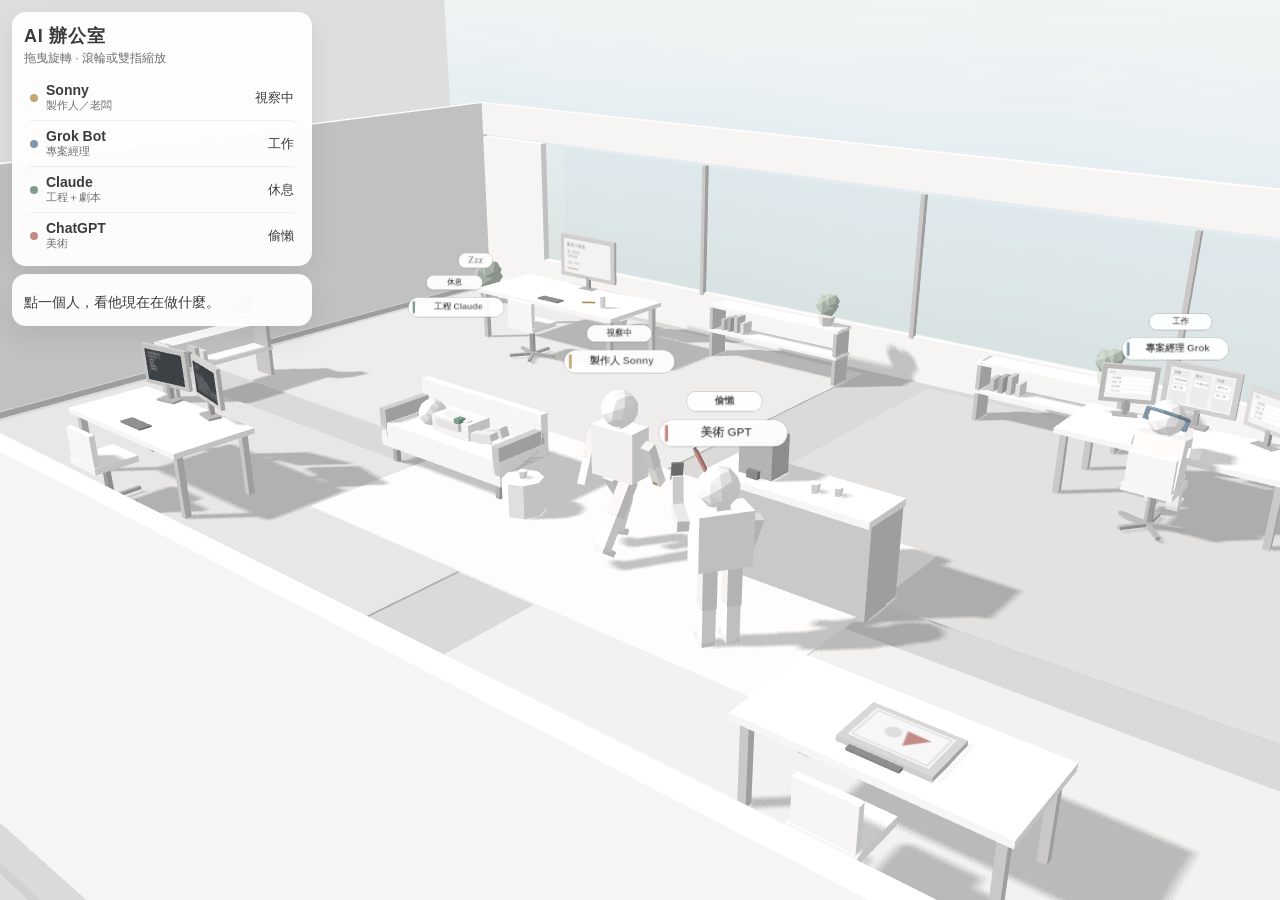
==== ai-office/index.html @ 5b5bf08d "Publish the AI office at an unlisted path. Add the built static site under ai-office/ without linkin" ====
<!DOCTYPE html>
<html lang="zh-Hant">
<head>
  <meta charset="UTF-8" />
  <meta name="viewport" content="width=device-width, initial-scale=1, viewport-fit=cover" />
  <meta name="color-scheme" content="light" />
  <title>AI 辦公室</title>
  <script type="module" crossorigin src="./assets/index-BRmQ-rfV.js"></script>
  <link rel="stylesheet" crossorigin href="./assets/index-Ch5m1pLX.css">
</head>
<body>
  <div id="app">
    <canvas id="view"></canvas>
    <div id="hud"></div>
  </div>
</body>
</html>
---- ai-office/assets/index-Ch5m1pLX.css ----
:root{color-scheme:light;--ink: #3c3c3c;--muted: #6f6f6f;--card: rgba(255, 255, 255, .94);--line: rgba(0, 0, 0, .06);font-family:PingFang TC,Noto Sans TC,Microsoft JhengHei,WenQuanYi Micro Hei,sans-serif}*{box-sizing:border-box}html,body{margin:0;height:100%;overflow:hidden;background:#dedede;overscroll-behavior:none}#app{position:fixed;inset:0}#view{position:absolute;inset:0;width:100%;height:100%;display:block;touch-action:none}#labels,.css2d{position:absolute;inset:0;pointer-events:none}#hud{position:absolute;top:12px;left:12px;width:min(300px,calc(100vw - 24px));display:flex;flex-direction:column;gap:8px;z-index:2;pointer-events:none}.card{pointer-events:auto;background:var(--card);border-radius:14px;box-shadow:0 10px 28px #00000014;padding:12px 12px 8px}header h1{margin:0;font-size:18px;font-weight:650;letter-spacing:.04em;color:var(--ink)}.hint,.role,.time,.empty,.k{color:var(--muted)}.hint{margin:2px 0 8px;font-size:12px}.row{width:100%;display:flex;align-items:center;gap:8px;border:0;background:transparent;color:inherit;font:inherit;text-align:left;padding:7px 6px;border-radius:10px;cursor:pointer}.row+.row{border-top:1px solid var(--line)}.row.on,.row:hover{background:#0000000a}.dot{width:8px;height:8px;border-radius:50%;flex:none}.who{display:flex;flex-direction:column;min-width:0;flex:1}.who b{font-size:14px;font-weight:640;color:var(--ink)}.who small{color:var(--muted);font-size:11px}.state{font-size:13px;color:var(--ink);flex:none}.detail h2{margin:0;font-size:16px;color:var(--ink)}.detail p{margin:6px 0;font-size:14px;line-height:1.45;color:var(--ink)}.detail .k{display:inline-block;min-width:3.2em}.away{color:var(--muted);font-size:13px}.banner{pointer-events:auto;margin:0;background:#fff;color:#6a4a4a;border-radius:10px;padding:8px 10px;font-size:13px;box-shadow:0 8px 20px #00000014}@media(max-height:520px){#hud{top:8px;left:8px;bottom:8px;width:min(230px,42vw)}header h1{font-size:15px}.hint{display:none}.card{padding:8px}.row{padding:4px}.who small{display:none}.detail{min-height:0;overflow:auto}.detail p{margin:4px 0;font-size:13px}}@media(max-width:640px)and (orientation:portrait){#hud{inset:auto 8px 8px;width:auto;max-height:42vh}.card{overflow:auto}}
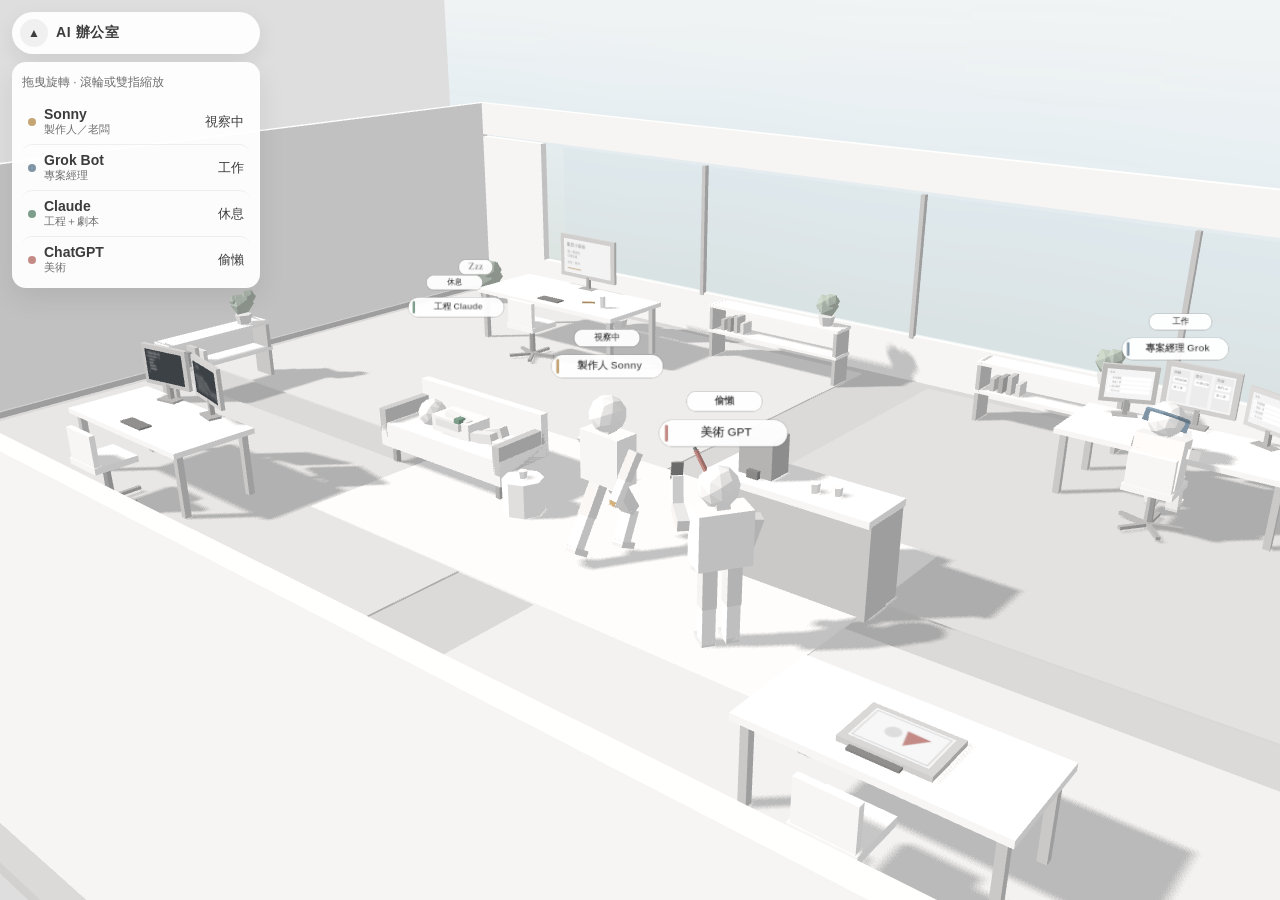
==== commit f20f275e: "Update the unlisted AI office so the bottom panel can collapse. Replace the built assets and drop th" ====
--- a/ai-office/index.html
+++ b/ai-office/index.html
@@ -5,8 +5,8 @@
   <meta name="viewport" content="width=device-width, initial-scale=1, viewport-fit=cover" />
   <meta name="color-scheme" content="light" />
   <title>AI 辦公室</title>
-  <script type="module" crossorigin src="./assets/index-BRmQ-rfV.js"></script>
-  <link rel="stylesheet" crossorigin href="./assets/index-Ch5m1pLX.css">
+  <script type="module" crossorigin src="./assets/index-BXbhaTGZ.js"></script>
+  <link rel="stylesheet" crossorigin href="./assets/index-DUfUTV9o.css">
 </head>
 <body>
   <div id="app">
--- a/ai-office/assets/index-DUfUTV9o.css
+++ b/ai-office/assets/index-DUfUTV9o.css
@@ -0,0 +1 @@
+:root{color-scheme:light;--ink: #3c3c3c;--muted: #6f6f6f;--card: rgba(255, 255, 255, .94);--line: rgba(0, 0, 0, .06);font-family:PingFang TC,Noto Sans TC,Microsoft JhengHei,WenQuanYi Micro Hei,sans-serif}*{box-sizing:border-box}html,body{margin:0;height:100%;overflow:hidden;background:#dedede;overscroll-behavior:none}#app{position:fixed;inset:0}#view{position:absolute;inset:0;width:100%;height:100%;display:block;touch-action:none}#labels,.css2d{position:absolute;inset:0;pointer-events:none}#hud{position:absolute;z-index:2;pointer-events:none;top:max(12px,env(safe-area-inset-top));left:max(12px,env(safe-area-inset-left));width:min(248px,calc(100vw - 24px - env(safe-area-inset-left) - env(safe-area-inset-right)));display:flex;flex-direction:column;gap:8px;max-height:calc(100dvh - env(safe-area-inset-top) - env(safe-area-inset-bottom) - 16px)}.bar,.card,.banner{pointer-events:auto}.bar{display:flex;align-items:center;gap:8px;width:100%;margin:0;border:0;text-align:left;color:inherit;font:inherit;cursor:pointer;background:var(--card);border-radius:999px;box-shadow:0 8px 22px #00000014;padding:7px 10px 7px 8px;touch-action:manipulation}.chev{width:28px;height:28px;flex:none;display:grid;place-items:center;border-radius:50%;background:#0000000d;color:var(--ink);font-size:12px;line-height:1}.pill-title{font-size:14px;font-weight:650;letter-spacing:.04em;color:var(--ink);white-space:nowrap}.mini{display:flex;align-items:center;gap:6px;min-width:0;margin-left:auto}#hud:not(.collapsed) .mini{display:none}.chip{display:inline-flex;align-items:center;gap:3px;color:var(--ink);font-size:11px;white-space:nowrap}.card{background:var(--card);border-radius:14px;box-shadow:0 10px 28px #00000014;padding:10px 10px 6px}.stack{display:flex;flex-direction:column;gap:8px;min-height:0}#hud.collapsed{width:max-content;max-width:min(440px,calc(100vw - 20px - env(safe-area-inset-left) - env(safe-area-inset-right)))}#hud.collapsed .roster-card{display:none}#hud.collapsed:not(.has-detail) .stack{display:none}.detail-head{display:flex;align-items:center;justify-content:space-between;gap:8px}.detail-head h2{margin:0}.close{width:28px;height:28px;flex:none;border:0;border-radius:50%;background:#0000000d;color:var(--ink);font:600 18px/1 inherit;cursor:pointer;touch-action:manipulation}.hint,.role,.time,.empty,.k{color:var(--muted)}.hint{margin:2px 0 8px;font-size:12px}.row{width:100%;display:flex;align-items:center;gap:8px;border:0;background:transparent;color:inherit;font:inherit;text-align:left;padding:7px 6px;border-radius:10px;cursor:pointer}.row+.row{border-top:1px solid var(--line)}.row.on,.row:hover{background:#0000000a}.dot{width:8px;height:8px;border-radius:50%;flex:none}.who{display:flex;flex-direction:column;min-width:0;flex:1}.who b{font-size:14px;font-weight:640;color:var(--ink)}.who small{color:var(--muted);font-size:11px}.state{font-size:13px;color:var(--ink);flex:none}.detail h2{font-size:16px;color:var(--ink)}.detail p{margin:6px 0;font-size:14px;line-height:1.45;color:var(--ink)}.detail .k{display:inline-block;min-width:3.2em}.away{color:var(--muted);font-size:13px}.banner{pointer-events:auto;margin:0;background:#fff;color:#6a4a4a;border-radius:10px;padding:8px 10px;font-size:13px;box-shadow:0 8px 20px #00000014}@media(max-width:720px),(max-height:520px){#hud{top:auto;bottom:max(10px,env(safe-area-inset-bottom));left:max(10px,env(safe-area-inset-left));right:max(10px,env(safe-area-inset-right));width:auto;max-width:none;flex-direction:column-reverse}#hud.collapsed{left:50%;right:auto;width:max-content;transform:translate(-50%)}#hud.collapsed.has-detail{width:min(360px,calc(100vw - 20px - env(safe-area-inset-left) - env(safe-area-inset-right)))}.hint{display:none}.card{padding:8px}.row{padding:6px 4px}.who small{display:none}.stack{overflow:auto;max-height:min(42vh,360px)}.detail{overflow:auto}.detail p{margin:4px 0;font-size:13px}}
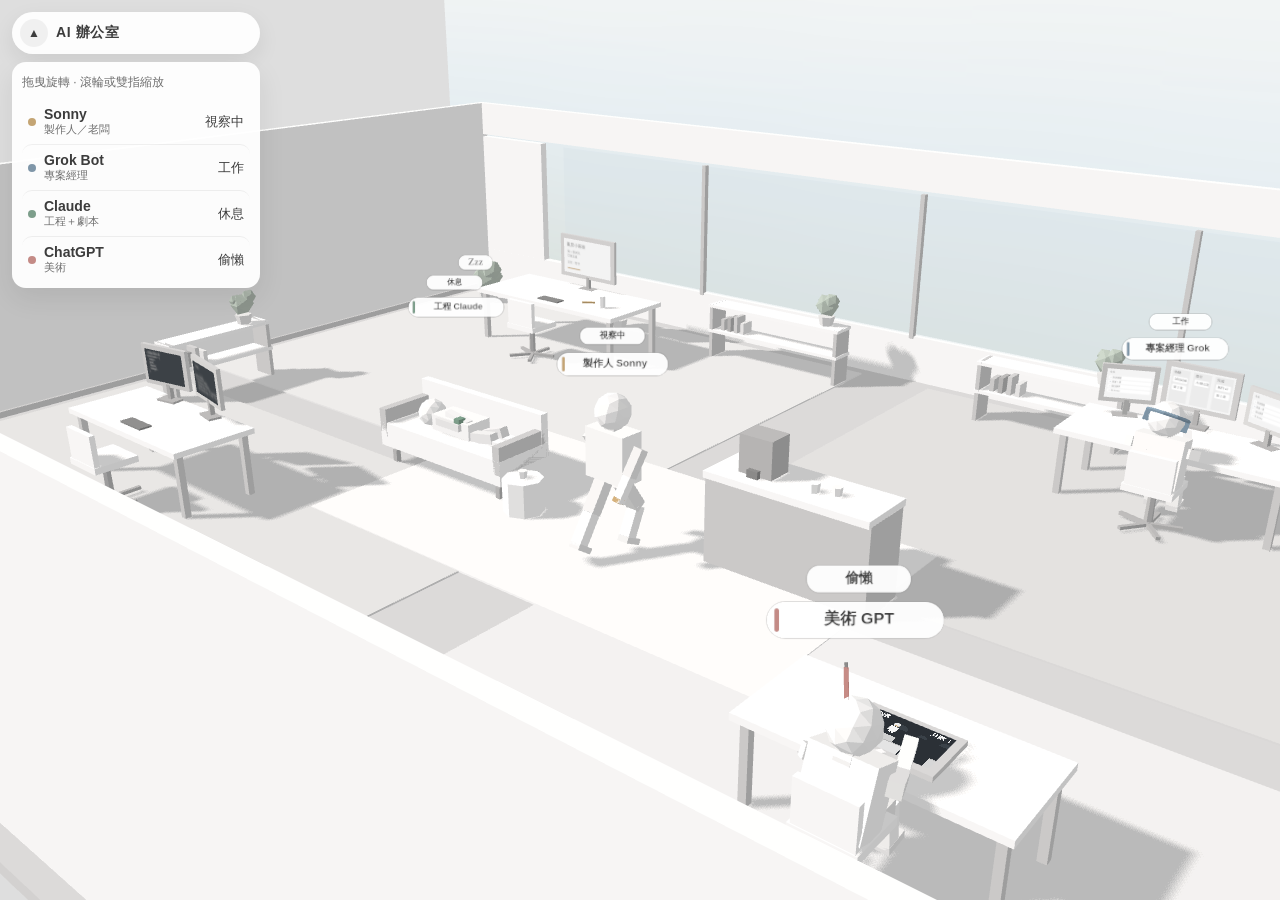
==== commit dfb0a326: "Update the unlisted AI office so the slacking character plays a game. Replace the built script and d" ====
--- a/ai-office/index.html
+++ b/ai-office/index.html
@@ -5,7 +5,7 @@
   <meta name="viewport" content="width=device-width, initial-scale=1, viewport-fit=cover" />
   <meta name="color-scheme" content="light" />
   <title>AI 辦公室</title>
-  <script type="module" crossorigin src="./assets/index-BXbhaTGZ.js"></script>
+  <script type="module" crossorigin src="./assets/index-Bg7D0txn.js"></script>
   <link rel="stylesheet" crossorigin href="./assets/index-DUfUTV9o.css">
 </head>
 <body>
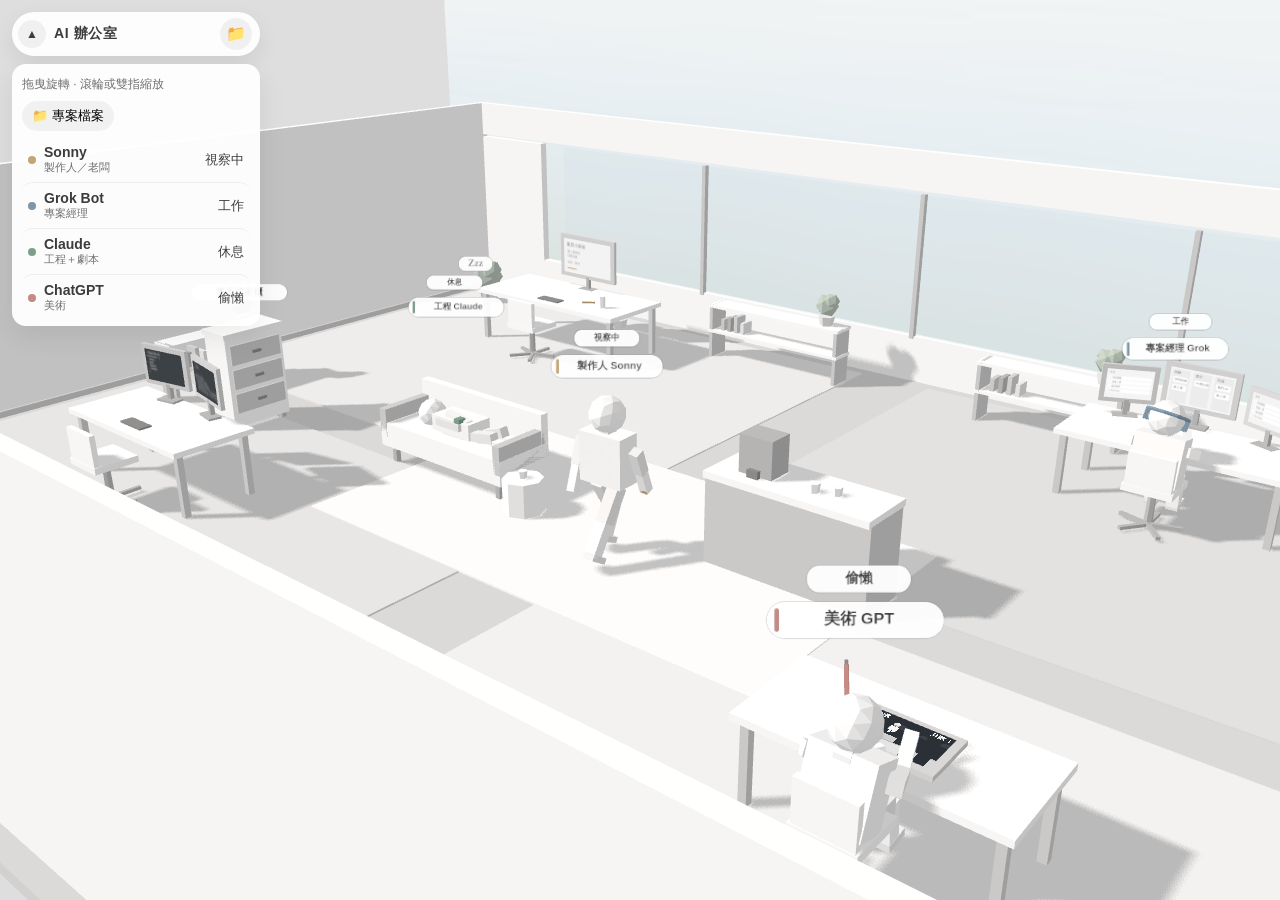
==== commit 98b11cd6: "Update the unlisted AI office with a filing cabinet, idea notes, and work assignments. Replace the b" ====
--- a/ai-office/index.html
+++ b/ai-office/index.html
@@ -5,8 +5,8 @@
   <meta name="viewport" content="width=device-width, initial-scale=1, viewport-fit=cover" />
   <meta name="color-scheme" content="light" />
   <title>AI 辦公室</title>
-  <script type="module" crossorigin src="./assets/index-Bg7D0txn.js"></script>
-  <link rel="stylesheet" crossorigin href="./assets/index-DUfUTV9o.css">
+  <script type="module" crossorigin src="./assets/index-CpZ8uXMC.js"></script>
+  <link rel="stylesheet" crossorigin href="./assets/index-ZyyvOlvG.css">
 </head>
 <body>
   <div id="app">
--- a/ai-office/assets/index-ZyyvOlvG.css
+++ b/ai-office/assets/index-ZyyvOlvG.css
@@ -0,0 +1 @@
+:root{color-scheme:light;--ink: #3c3c3c;--muted: #6f6f6f;--card: rgba(255, 255, 255, .94);--line: rgba(0, 0, 0, .06);font-family:PingFang TC,Noto Sans TC,Microsoft JhengHei,WenQuanYi Micro Hei,sans-serif}*{box-sizing:border-box}html,body{margin:0;height:100%;overflow:hidden;background:#dedede;overscroll-behavior:none}#app{position:fixed;inset:0}#view{position:absolute;inset:0;width:100%;height:100%;display:block;touch-action:none}#labels,.css2d{position:absolute;inset:0;pointer-events:none}#hud{position:absolute;z-index:2;pointer-events:none;top:max(12px,env(safe-area-inset-top));left:max(12px,env(safe-area-inset-left));width:min(248px,calc(100vw - 24px - env(safe-area-inset-left) - env(safe-area-inset-right)));display:flex;flex-direction:column;gap:8px;max-height:calc(100dvh - env(safe-area-inset-top) - env(safe-area-inset-bottom) - 16px)}.bar,.card,.banner{pointer-events:auto}.bar{display:flex;align-items:center;gap:6px;width:100%;margin:0;border:0;text-align:left;color:inherit;font:inherit;background:var(--card);border-radius:999px;box-shadow:0 8px 22px #00000014;padding:6px 8px 6px 6px;touch-action:manipulation}.bar-toggle{display:flex;align-items:center;gap:8px;flex:1;min-width:0;margin:0;border:0;background:transparent;color:inherit;font:inherit;text-align:left;cursor:pointer;padding:0}.file-btn{flex:none;width:32px;height:32px;border:0;border-radius:50%;background:#0000000d;cursor:pointer;font-size:16px;line-height:1;touch-action:manipulation}.file-wide{width:auto;height:auto;border-radius:999px;padding:6px 10px;font:inherit;font-size:13px}.roster-tools{margin:0 0 6px}.chev{width:28px;height:28px;flex:none;display:grid;place-items:center;border-radius:50%;background:#0000000d;color:var(--ink);font-size:12px;line-height:1}.pill-title{font-size:14px;font-weight:650;letter-spacing:.04em;color:var(--ink);white-space:nowrap}.mini{display:flex;align-items:center;gap:6px;min-width:0;margin-left:auto}#hud:not(.collapsed) .mini{display:none}.chip{display:inline-flex;align-items:center;gap:3px;color:var(--ink);font-size:11px;white-space:nowrap}.card{background:var(--card);border-radius:14px;box-shadow:0 10px 28px #00000014;padding:10px 10px 6px}.stack{display:flex;flex-direction:column;gap:8px;min-height:0}#hud.collapsed{width:max-content;max-width:min(440px,calc(100vw - 20px - env(safe-area-inset-left) - env(safe-area-inset-right)))}#hud.collapsed .roster-card{display:none}#hud.collapsed:not(.has-detail) .stack{display:none}.detail-head{display:flex;align-items:center;justify-content:space-between;gap:8px}.detail-head h2{margin:0}.close{width:28px;height:28px;flex:none;border:0;border-radius:50%;background:#0000000d;color:var(--ink);font:600 18px/1 inherit;cursor:pointer;touch-action:manipulation}.hint,.role,.time,.empty,.k{color:var(--muted)}.hint{margin:2px 0 8px;font-size:12px}.row{width:100%;display:flex;align-items:center;gap:8px;border:0;background:transparent;color:inherit;font:inherit;text-align:left;padding:7px 6px;border-radius:10px;cursor:pointer}.row+.row{border-top:1px solid var(--line)}.row.on,.row:hover{background:#0000000a}.dot{width:8px;height:8px;border-radius:50%;flex:none}.who{display:flex;flex-direction:column;min-width:0;flex:1}.who b{font-size:14px;font-weight:640;color:var(--ink)}.who small{color:var(--muted);font-size:11px}.state{font-size:13px;color:var(--ink);flex:none}.detail h2{font-size:16px;color:var(--ink)}.detail p{margin:6px 0;font-size:14px;line-height:1.45;color:var(--ink)}.detail .k{display:inline-block;min-width:3.2em}.away{color:var(--muted);font-size:13px}.banner{pointer-events:auto;margin:0;background:#fff;color:#6a4a4a;border-radius:10px;padding:8px 10px;font-size:13px;box-shadow:0 8px 20px #00000014}@media(max-width:720px),(max-height:520px){#hud{top:auto;bottom:max(10px,env(safe-area-inset-bottom));left:max(10px,env(safe-area-inset-left));right:max(10px,env(safe-area-inset-right));width:auto;max-width:none;flex-direction:column-reverse}#hud.collapsed{left:50%;right:auto;width:max-content;transform:translate(-50%)}#hud.collapsed.has-detail{width:min(360px,calc(100vw - 20px - env(safe-area-inset-left) - env(safe-area-inset-right)))}.hint{display:none}.card{padding:8px}.row{padding:6px 4px}.who small{display:none}.stack{overflow:auto;max-height:min(42vh,360px)}.detail{overflow:auto}.detail p{margin:4px 0;font-size:13px}#files,#talk{left:max(8px,env(safe-area-inset-left));right:max(8px,env(safe-area-inset-right));top:auto;bottom:max(8px,env(safe-area-inset-bottom));width:auto;max-height:min(72vh,calc(100dvh - env(safe-area-inset-top) - env(safe-area-inset-bottom) - 16px))}}#files,#talk{position:absolute;z-index:4;pointer-events:auto;display:flex;flex-direction:column;gap:8px;top:max(12px,env(safe-area-inset-top));right:max(12px,env(safe-area-inset-right));width:min(380px,calc(100vw - 24px));max-height:calc(100dvh - env(safe-area-inset-top) - env(safe-area-inset-bottom) - 24px);padding:12px;overflow:hidden;background:#fffffff5;border-radius:16px;box-shadow:0 16px 40px #0000001f;color:var(--ink)}#files[hidden],#talk[hidden]{display:none!important}.files-head{display:flex;align-items:center;justify-content:space-between;gap:8px}.files-head h2{margin:0;font-size:18px}.file-tabs{display:flex;gap:6px;flex-wrap:wrap}.file-tab{border:0;background:#0000000d;color:var(--ink);font:inherit;font-size:13px;border-radius:999px;padding:4px 10px;cursor:pointer}.file-tab.on{background:#3c3c3c;color:#fff}.files-body{overflow:auto;min-height:0;display:flex;flex-direction:column;gap:8px}.file-card{background:#f6f6f6;border-radius:12px;padding:10px}.file-card h3{margin:0;font-size:15px}.file-card p{margin:6px 0 0;font-size:13px;line-height:1.45}.file-card a{font-size:13px;color:#3c3c3c}.file-top{display:flex;align-items:center;justify-content:space-between;gap:8px}.badge{flex:none;font-size:12px;border-radius:999px;padding:2px 8px;background:#e6e6e6}.badge-進行中{background:#d9e4ea}.badge-暫停{background:#eadfdf}.badge-閒置{background:#e7e7e7}.badge-已上線{background:#e3eadc}.idea-box{width:100%;box-sizing:border-box;border:0;border-radius:10px;background:#f3f3f3;color:var(--ink);font:inherit;font-size:14px;padding:8px;resize:vertical}.send-btn{align-self:flex-start;border:0;border-radius:999px;background:#3c3c3c;color:#fff;font:inherit;font-size:13px;padding:6px 12px;cursor:pointer;touch-action:manipulation}.send-hint{color:var(--muted);font-size:12px;margin:0}.done-list{margin:0;padding-left:1.2em;font-size:13px}.meter{display:block;height:6px;margin-top:4px;border-radius:999px;background:#e4e4e4;overflow:hidden}.meter i{display:block;height:100%;background:#8aa4b5}
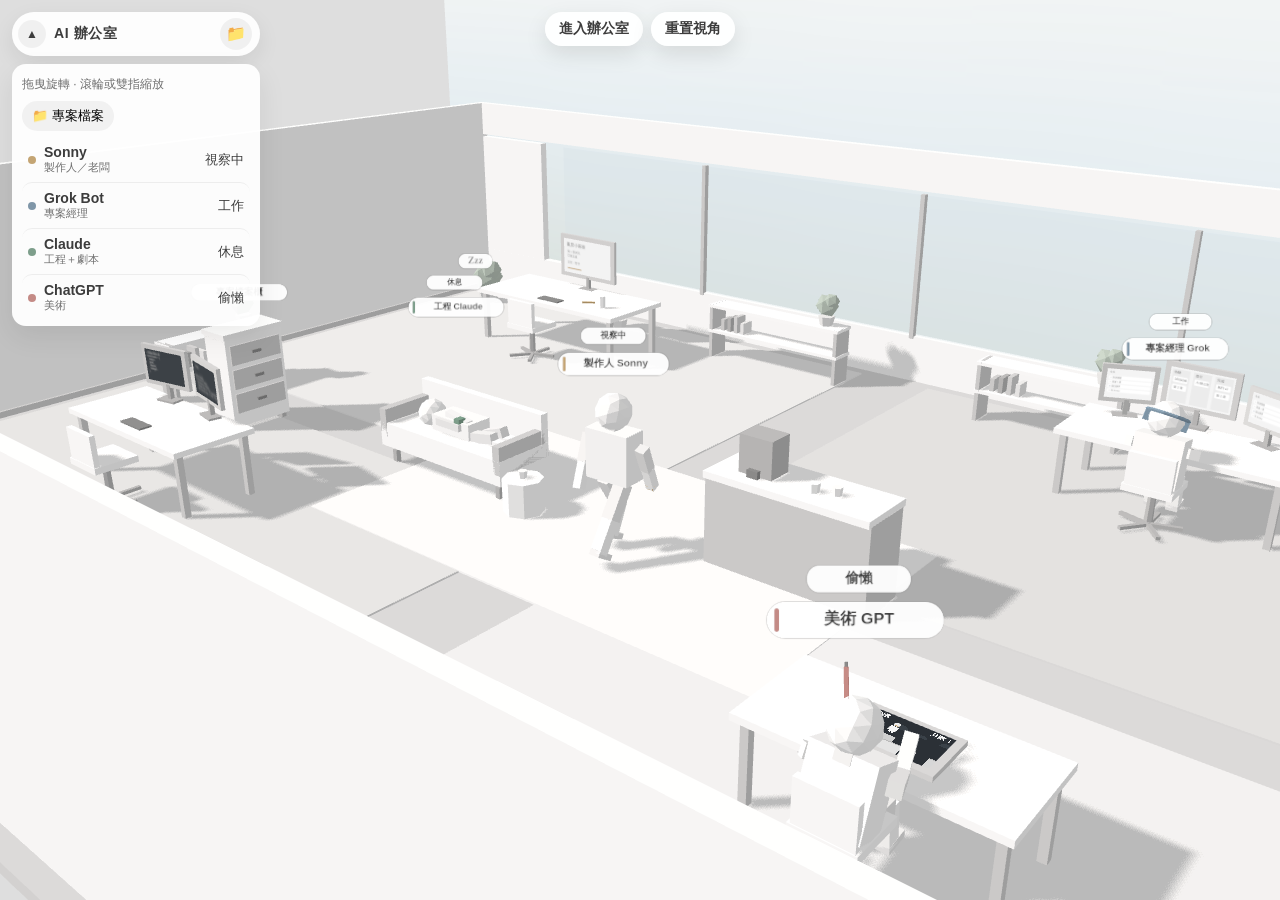
==== commit cd47a288: "Update the unlisted AI office camera and add a play-as-yourself mode. Replace the built assets and d" ====
--- a/ai-office/index.html
+++ b/ai-office/index.html
@@ -5,8 +5,8 @@
   <meta name="viewport" content="width=device-width, initial-scale=1, viewport-fit=cover" />
   <meta name="color-scheme" content="light" />
   <title>AI 辦公室</title>
-  <script type="module" crossorigin src="./assets/index-CpZ8uXMC.js"></script>
-  <link rel="stylesheet" crossorigin href="./assets/index-ZyyvOlvG.css">
+  <script type="module" crossorigin src="./assets/index-C1BMbn3N.js"></script>
+  <link rel="stylesheet" crossorigin href="./assets/index-5jKOX2Ee.css">
 </head>
 <body>
   <div id="app">
--- a/ai-office/assets/index-5jKOX2Ee.css
+++ b/ai-office/assets/index-5jKOX2Ee.css
@@ -0,0 +1 @@
+:root{color-scheme:light;--ink: #3c3c3c;--muted: #6f6f6f;--card: rgba(255, 255, 255, .94);--line: rgba(0, 0, 0, .06);font-family:PingFang TC,Noto Sans TC,Microsoft JhengHei,WenQuanYi Micro Hei,sans-serif}*{box-sizing:border-box}html,body{margin:0;height:100%;overflow:hidden;background:#dedede;overscroll-behavior:none}#app{position:fixed;inset:0}#view{position:absolute;inset:0;width:100%;height:100%;display:block;touch-action:none}#labels,.css2d{position:absolute;inset:0;pointer-events:none}#hud{position:absolute;z-index:2;pointer-events:none;top:max(12px,env(safe-area-inset-top));left:max(12px,env(safe-area-inset-left));width:min(248px,calc(100vw - 24px - env(safe-area-inset-left) - env(safe-area-inset-right)));display:flex;flex-direction:column;gap:8px;max-height:calc(100dvh - env(safe-area-inset-top) - env(safe-area-inset-bottom) - 16px)}.bar,.card,.banner{pointer-events:auto}.bar{display:flex;align-items:center;gap:6px;width:100%;margin:0;border:0;text-align:left;color:inherit;font:inherit;background:var(--card);border-radius:999px;box-shadow:0 8px 22px #00000014;padding:6px 8px 6px 6px;touch-action:manipulation}.bar-toggle{display:flex;align-items:center;gap:8px;flex:1;min-width:0;margin:0;border:0;background:transparent;color:inherit;font:inherit;text-align:left;cursor:pointer;padding:0}.file-btn{flex:none;width:32px;height:32px;border:0;border-radius:50%;background:#0000000d;cursor:pointer;font-size:16px;line-height:1;touch-action:manipulation}.file-wide{width:auto;height:auto;border-radius:999px;padding:6px 10px;font:inherit;font-size:13px}.roster-tools{margin:0 0 6px}.chev{width:28px;height:28px;flex:none;display:grid;place-items:center;border-radius:50%;background:#0000000d;color:var(--ink);font-size:12px;line-height:1}.pill-title{font-size:14px;font-weight:650;letter-spacing:.04em;color:var(--ink);white-space:nowrap}.mini{display:flex;align-items:center;gap:6px;min-width:0;margin-left:auto}#hud:not(.collapsed) .mini{display:none}.chip{display:inline-flex;align-items:center;gap:3px;color:var(--ink);font-size:11px;white-space:nowrap}.card{background:var(--card);border-radius:14px;box-shadow:0 10px 28px #00000014;padding:10px 10px 6px}.stack{display:flex;flex-direction:column;gap:8px;min-height:0}#hud.collapsed{width:max-content;max-width:min(440px,calc(100vw - 20px - env(safe-area-inset-left) - env(safe-area-inset-right)))}#hud.collapsed .roster-card{display:none}#hud.collapsed:not(.has-detail) .stack{display:none}.detail-head{display:flex;align-items:center;justify-content:space-between;gap:8px}.detail-head h2{margin:0}.close{width:28px;height:28px;flex:none;border:0;border-radius:50%;background:#0000000d;color:var(--ink);font:600 18px/1 inherit;cursor:pointer;touch-action:manipulation}.hint,.role,.time,.empty,.k{color:var(--muted)}.hint{margin:2px 0 8px;font-size:12px}.row{width:100%;display:flex;align-items:center;gap:8px;border:0;background:transparent;color:inherit;font:inherit;text-align:left;padding:7px 6px;border-radius:10px;cursor:pointer}.row+.row{border-top:1px solid var(--line)}.row.on,.row:hover{background:#0000000a}.dot{width:8px;height:8px;border-radius:50%;flex:none}.who{display:flex;flex-direction:column;min-width:0;flex:1}.who b{font-size:14px;font-weight:640;color:var(--ink)}.who small{color:var(--muted);font-size:11px}.state{font-size:13px;color:var(--ink);flex:none}.detail h2{font-size:16px;color:var(--ink)}.detail p{margin:6px 0;font-size:14px;line-height:1.45;color:var(--ink)}.detail .k{display:inline-block;min-width:3.2em}.away{color:var(--muted);font-size:13px}.banner{pointer-events:auto;margin:0;background:#fff;color:#6a4a4a;border-radius:10px;padding:8px 10px;font-size:13px;box-shadow:0 8px 20px #00000014}@media(max-width:720px),(max-height:520px){#hud{top:auto;bottom:max(10px,env(safe-area-inset-bottom));left:max(10px,env(safe-area-inset-left));right:max(10px,env(safe-area-inset-right));width:auto;max-width:none;flex-direction:column-reverse}#hud.collapsed{left:50%;right:auto;width:max-content;transform:translate(-50%)}#hud.collapsed.has-detail{width:min(360px,calc(100vw - 20px - env(safe-area-inset-left) - env(safe-area-inset-right)))}.hint{display:none}.card{padding:8px}.row{padding:6px 4px}.who small{display:none}.stack{overflow:auto;max-height:min(42vh,360px)}.detail{overflow:auto}.detail p{margin:4px 0;font-size:13px}#files,#talk{left:max(8px,env(safe-area-inset-left));right:max(8px,env(safe-area-inset-right));top:auto;bottom:max(8px,env(safe-area-inset-bottom));width:auto;max-height:min(72vh,calc(100dvh - env(safe-area-inset-top) - env(safe-area-inset-bottom) - 16px))}}#files,#talk{position:absolute;z-index:4;pointer-events:auto;display:flex;flex-direction:column;gap:8px;top:max(12px,env(safe-area-inset-top));right:max(12px,env(safe-area-inset-right));width:min(380px,calc(100vw - 24px));max-height:calc(100dvh - env(safe-area-inset-top) - env(safe-area-inset-bottom) - 24px);padding:12px;overflow:hidden;background:#fffffff5;border-radius:16px;box-shadow:0 16px 40px #0000001f;color:var(--ink)}#files[hidden],#talk[hidden]{display:none!important}.files-head{display:flex;align-items:center;justify-content:space-between;gap:8px}.files-head h2{margin:0;font-size:18px}.file-tabs{display:flex;gap:6px;flex-wrap:wrap}.file-tab{border:0;background:#0000000d;color:var(--ink);font:inherit;font-size:13px;border-radius:999px;padding:4px 10px;cursor:pointer}.file-tab.on{background:#3c3c3c;color:#fff}.files-body{overflow:auto;min-height:0;display:flex;flex-direction:column;gap:8px}.file-card{background:#f6f6f6;border-radius:12px;padding:10px}.file-card h3{margin:0;font-size:15px}.file-card p{margin:6px 0 0;font-size:13px;line-height:1.45}.file-card a{font-size:13px;color:#3c3c3c}.file-top{display:flex;align-items:center;justify-content:space-between;gap:8px}.badge{flex:none;font-size:12px;border-radius:999px;padding:2px 8px;background:#e6e6e6}.badge-進行中{background:#d9e4ea}.badge-暫停{background:#eadfdf}.badge-閒置{background:#e7e7e7}.badge-已上線{background:#e3eadc}.idea-box{width:100%;box-sizing:border-box;border:0;border-radius:10px;background:#f3f3f3;color:var(--ink);font:inherit;font-size:14px;padding:8px;resize:vertical}.send-btn{align-self:flex-start;border:0;border-radius:999px;background:#3c3c3c;color:#fff;font:inherit;font-size:13px;padding:6px 12px;cursor:pointer;touch-action:manipulation}.send-hint{color:var(--muted);font-size:12px;margin:0}.done-list{margin:0;padding-left:1.2em;font-size:13px}.meter{display:block;height:6px;margin-top:4px;border-radius:999px;background:#e4e4e4;overflow:hidden}.meter i{display:block;height:100%;background:#8aa4b5}#mode-cluster{position:absolute;z-index:3;top:max(12px,env(safe-area-inset-top));left:50%;transform:translate(-50%);display:flex;gap:8px;pointer-events:auto}#mode-btn,#reset-view,#interact{border:0;border-radius:999px;background:#fffffff0;color:var(--ink);font:inherit;font-size:14px;font-weight:650;padding:8px 14px;box-shadow:0 8px 22px #0000001a;cursor:pointer;touch-action:manipulation}#play-ui{position:absolute;inset:0;z-index:3;pointer-events:none}#play-ui[hidden]{display:none!important}#joy{pointer-events:auto;position:absolute;left:max(16px,env(safe-area-inset-left));bottom:max(18px,env(safe-area-inset-bottom));width:118px;height:118px;border-radius:50%;background:#ffffff73;box-shadow:inset 0 0 0 2px #fffc;touch-action:none}.joy-knob{position:absolute;left:50%;top:50%;width:48px;height:48px;margin:-24px 0 0 -24px;border-radius:50%;background:#fffffff5;box-shadow:0 4px 14px #00000024}#interact{pointer-events:auto;position:absolute;right:max(16px,env(safe-area-inset-right));bottom:max(28px,env(safe-area-inset-bottom));min-width:72px;min-height:72px;border-radius:50%}#interact.ready{background:#3c3c3c;color:#fff}#prompt{pointer-events:none;position:absolute;right:max(16px,env(safe-area-inset-right));bottom:max(112px,calc(env(safe-area-inset-bottom) + 108px));margin:0;padding:6px 10px;border-radius:999px;background:#fffffff0;color:var(--ink);font-size:13px;box-shadow:0 6px 16px #00000014}@media(max-width:720px),(max-height:520px){#joy{width:96px;height:96px}.joy-knob{width:40px;height:40px;margin:-20px 0 0 -20px}#interact{min-width:64px;min-height:64px;font-size:13px}#hud:not(.collapsed)~#play-ui #joy,#hud:not(.collapsed)~#play-ui #interact{bottom:max(42vh,200px)}#hud:not(.collapsed)~#play-ui #prompt{bottom:calc(max(42vh,200px) + 72px)}}@media(max-width:720px),(max-height:520px){body.player #hud.collapsed{top:max(52px,calc(env(safe-area-inset-top) + 48px));bottom:auto;left:50%;right:auto;transform:translate(-50%)}}@media(max-height:520px){#mode-cluster{top:max(8px,env(safe-area-inset-top))}#mode-btn,#reset-view{padding:6px 10px;font-size:13px}#joy{left:max(10px,env(safe-area-inset-left));width:84px;height:84px}#interact{right:max(10px,env(safe-area-inset-right));min-width:58px;min-height:58px}}
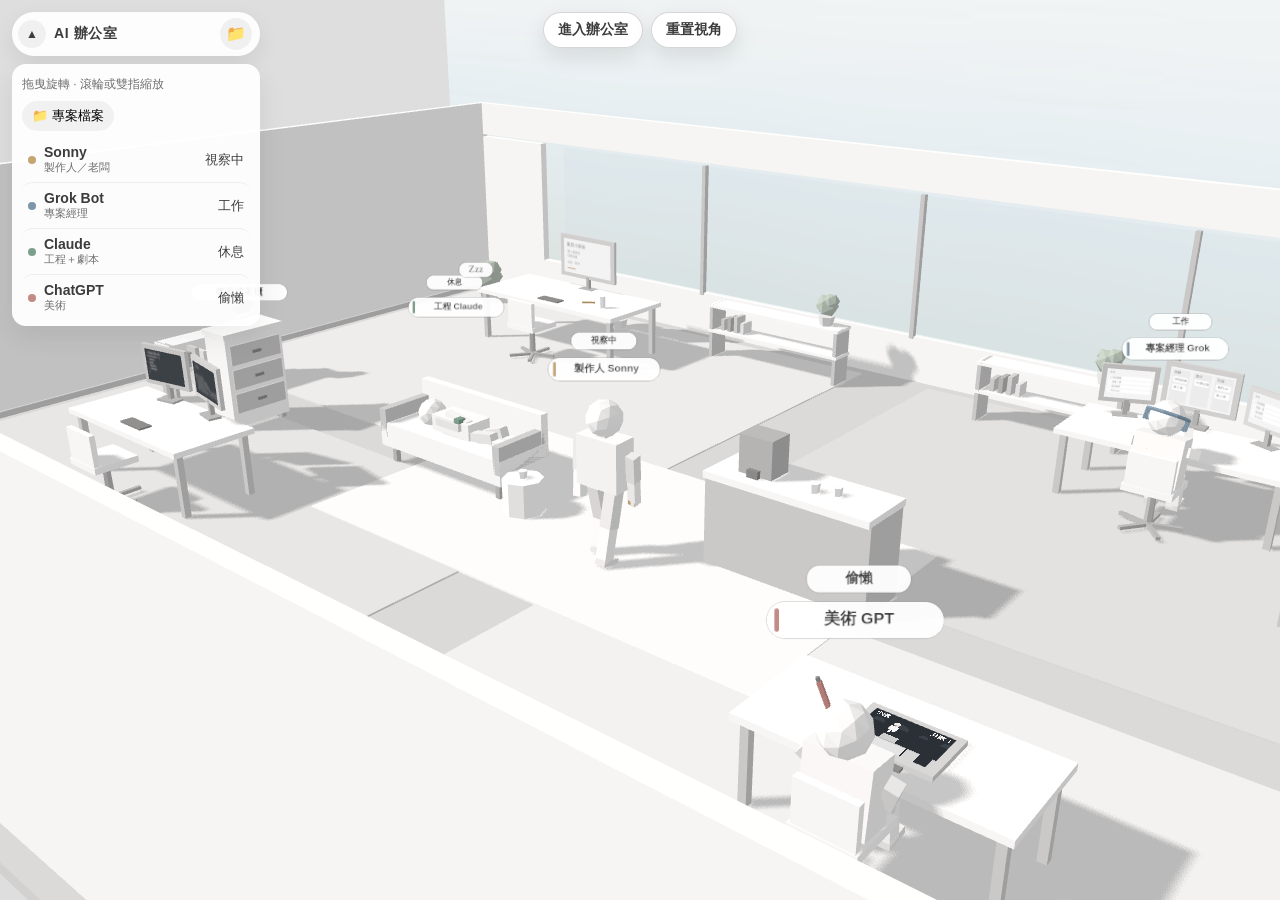
==== commit a4a22b10: "Update the unlisted AI office with a weekly progress bulletin. Replace the built assets, add office/" ====
--- a/ai-office/index.html
+++ b/ai-office/index.html
@@ -5,8 +5,8 @@
   <meta name="viewport" content="width=device-width, initial-scale=1, viewport-fit=cover" />
   <meta name="color-scheme" content="light" />
   <title>AI 辦公室</title>
-  <script type="module" crossorigin src="./assets/index-C1BMbn3N.js"></script>
-  <link rel="stylesheet" crossorigin href="./assets/index-5jKOX2Ee.css">
+  <script type="module" crossorigin src="./assets/index-hrCcRBGJ.js"></script>
+  <link rel="stylesheet" crossorigin href="./assets/index-BMAZdh1e.css">
 </head>
 <body>
   <div id="app">
--- a/ai-office/assets/index-BMAZdh1e.css
+++ b/ai-office/assets/index-BMAZdh1e.css
@@ -0,0 +1 @@
+:root{color-scheme:light;--ink: #3c3c3c;--muted: #6f6f6f;--card: rgba(255, 255, 255, .94);--line: rgba(0, 0, 0, .06);font-family:PingFang TC,Noto Sans TC,Microsoft JhengHei,WenQuanYi Micro Hei,sans-serif}*{box-sizing:border-box}html,body{margin:0;height:100%;overflow:hidden;background:#dedede;overscroll-behavior:none}#app{position:fixed;inset:0}#view{position:absolute;inset:0;width:100%;height:100%;display:block;touch-action:none}#labels,.css2d{position:absolute;inset:0;pointer-events:none}#hud{position:absolute;z-index:2;pointer-events:none;top:max(12px,env(safe-area-inset-top));left:max(12px,env(safe-area-inset-left));width:min(248px,calc(100vw - 24px - env(safe-area-inset-left) - env(safe-area-inset-right)));display:flex;flex-direction:column;gap:8px;max-height:calc(100dvh - env(safe-area-inset-top) - env(safe-area-inset-bottom) - 16px)}.bar,.card,.banner{pointer-events:auto}.bar{display:flex;align-items:center;gap:6px;width:100%;margin:0;border:0;text-align:left;color:inherit;font:inherit;background:var(--card);border-radius:999px;box-shadow:0 8px 22px #00000014;padding:6px 8px 6px 6px;touch-action:manipulation}.bar-toggle{display:flex;align-items:center;gap:8px;flex:1;min-width:0;margin:0;border:0;background:transparent;color:inherit;font:inherit;text-align:left;cursor:pointer;padding:0}.file-btn{flex:none;width:32px;height:32px;border:0;border-radius:50%;background:#0000000d;cursor:pointer;font-size:16px;line-height:1;touch-action:manipulation}.file-wide{width:auto;height:auto;border-radius:999px;padding:6px 10px;font:inherit;font-size:13px}.roster-tools{margin:0 0 6px}.chev{width:28px;height:28px;flex:none;display:grid;place-items:center;border-radius:50%;background:#0000000d;color:var(--ink);font-size:12px;line-height:1}.pill-title{font-size:14px;font-weight:650;letter-spacing:.04em;color:var(--ink);white-space:nowrap}.mini{display:flex;align-items:center;gap:6px;min-width:0;margin-left:auto}#hud:not(.collapsed) .mini{display:none}.chip{display:inline-flex;align-items:center;gap:3px;color:var(--ink);font-size:11px;white-space:nowrap}.card{background:var(--card);border-radius:14px;box-shadow:0 10px 28px #00000014;padding:10px 10px 6px}.stack{display:flex;flex-direction:column;gap:8px;min-height:0}#hud.collapsed{width:max-content;max-width:min(440px,calc(100vw - 20px - env(safe-area-inset-left) - env(safe-area-inset-right)))}#hud.collapsed .roster-card{display:none}#hud.collapsed:not(.has-detail) .stack{display:none}.detail-head{display:flex;align-items:center;justify-content:space-between;gap:8px}.detail-head h2{margin:0}.close{width:28px;height:28px;flex:none;border:0;border-radius:50%;background:#0000000d;color:var(--ink);font:600 18px/1 inherit;cursor:pointer;touch-action:manipulation}.hint,.role,.time,.empty,.k{color:var(--muted)}.hint{margin:2px 0 8px;font-size:12px}.row{width:100%;display:flex;align-items:center;gap:8px;border:0;background:transparent;color:inherit;font:inherit;text-align:left;padding:7px 6px;border-radius:10px;cursor:pointer}.row+.row{border-top:1px solid var(--line)}.row.on,.row:hover{background:#0000000a}.dot{width:8px;height:8px;border-radius:50%;flex:none}.who{display:flex;flex-direction:column;min-width:0;flex:1}.who b{font-size:14px;font-weight:640;color:var(--ink)}.who small{color:var(--muted);font-size:11px}.state{font-size:13px;color:var(--ink);flex:none}.detail h2{font-size:16px;color:var(--ink)}.detail p{margin:6px 0;font-size:14px;line-height:1.45;color:var(--ink)}.detail .k{display:inline-block;min-width:3.2em}.away{color:var(--muted);font-size:13px}.banner{pointer-events:auto;margin:0;background:#fff;color:#6a4a4a;border-radius:10px;padding:8px 10px;font-size:13px;box-shadow:0 8px 20px #00000014}@media(max-width:720px),(max-height:520px){#hud{top:auto;bottom:max(10px,env(safe-area-inset-bottom));left:max(10px,env(safe-area-inset-left));right:max(10px,env(safe-area-inset-right));width:auto;max-width:none;flex-direction:column-reverse}#hud.collapsed{left:50%;right:auto;width:max-content;transform:translate(-50%)}#hud.collapsed.has-detail{width:min(360px,calc(100vw - 20px - env(safe-area-inset-left) - env(safe-area-inset-right)))}.hint{display:none}.card{padding:8px}.row{padding:6px 4px}.who small{display:none}.stack{overflow:auto;max-height:min(42vh,360px)}.detail{overflow:auto}.detail p{margin:4px 0;font-size:13px}#files,#talk,#weekly{left:max(8px,env(safe-area-inset-left));right:max(8px,env(safe-area-inset-right));top:max(56px,calc(env(safe-area-inset-top) + 48px));bottom:max(8px,env(safe-area-inset-bottom));width:auto;max-height:none}}#files,#talk{position:absolute;z-index:4;pointer-events:auto;display:flex;flex-direction:column;gap:8px;top:max(12px,env(safe-area-inset-top));right:max(12px,env(safe-area-inset-right));width:min(380px,calc(100vw - 24px));max-height:calc(100dvh - env(safe-area-inset-top) - env(safe-area-inset-bottom) - 24px);padding:12px;overflow:hidden;background:#fffffff5;border-radius:16px;box-shadow:0 16px 40px #0000001f;color:var(--ink)}#files[hidden],#talk[hidden],#weekly[hidden]{display:none!important}#weekly{position:absolute;z-index:4;pointer-events:auto;display:flex;flex-direction:column;gap:8px;top:max(12px,env(safe-area-inset-top));right:max(12px,env(safe-area-inset-right));width:min(380px,calc(100vw - 24px));max-height:calc(100dvh - env(safe-area-inset-top) - env(safe-area-inset-bottom) - 24px);padding:12px;overflow:hidden;background:#fffffff5;border-radius:16px;box-shadow:0 16px 40px #0000001f;color:var(--ink)}.files-head{display:flex;align-items:center;justify-content:space-between;gap:8px}.files-head h2{margin:0;font-size:18px}.file-tabs{display:flex;gap:6px;flex-wrap:wrap}.file-tab{border:0;background:#0000000d;color:var(--ink);font:inherit;font-size:13px;border-radius:999px;padding:4px 10px;cursor:pointer}.file-tab.on{background:#3c3c3c;color:#fff}.files-body{overflow:auto;min-height:0;display:flex;flex-direction:column;gap:8px}.file-card{background:#f6f6f6;border-radius:12px;padding:10px}.file-card h3{margin:0;font-size:15px}.file-card p{margin:6px 0 0;font-size:13px;line-height:1.45}.file-card a{font-size:13px;color:#3c3c3c}.file-top{display:flex;align-items:center;justify-content:space-between;gap:8px}.badge{flex:none;font-size:12px;border-radius:999px;padding:2px 8px;background:#e6e6e6}.badge-進行中{background:#d9e4ea}.badge-暫停{background:#eadfdf}.badge-閒置{background:#e7e7e7}.badge-已上線{background:#e3eadc}.idea-box{width:100%;box-sizing:border-box;border:0;border-radius:10px;background:#f3f3f3;color:var(--ink);font:inherit;font-size:14px;padding:8px;resize:vertical}.send-btn{align-self:flex-start;border:0;border-radius:999px;background:#3c3c3c;color:#fff;font:inherit;font-size:13px;padding:6px 12px;cursor:pointer;touch-action:manipulation}.send-hint{color:var(--muted);font-size:12px;margin:0}.done-list{margin:0;padding-left:1.2em;font-size:13px}.meter{display:block;height:6px;margin-top:4px;border-radius:999px;background:#e4e4e4;overflow:hidden}.meter i{display:block;height:100%;background:#8aa4b5}#mode-cluster{position:absolute;z-index:3;top:max(12px,env(safe-area-inset-top));left:50%;transform:translate(-50%);display:flex;gap:8px;pointer-events:auto}#mode-btn,#reset-view,#interact{border:1px solid rgba(0,0,0,.16);border-radius:999px;background:#fffffff5;color:var(--ink);font:inherit;font-size:14px;font-weight:650;padding:8px 14px;box-shadow:0 8px 22px #0000001a;cursor:pointer;touch-action:manipulation}#play-ui{position:absolute;inset:0;z-index:3;pointer-events:none}#play-ui[hidden]{display:none!important}#joy{pointer-events:auto;position:absolute;left:max(16px,env(safe-area-inset-left));bottom:max(18px,env(safe-area-inset-bottom));width:118px;height:118px;border-radius:50%;background:#ffffff73;box-shadow:inset 0 0 0 2px #fffc;touch-action:none}.joy-knob{position:absolute;left:50%;top:50%;width:48px;height:48px;margin:-24px 0 0 -24px;border-radius:50%;background:#fffffff5;box-shadow:0 4px 14px #00000024}#interact{pointer-events:auto;position:absolute;right:max(16px,env(safe-area-inset-right));bottom:max(28px,env(safe-area-inset-bottom));min-width:72px;min-height:72px;border-radius:50%}#interact.ready{background:#3c3c3c;color:#fff}#prompt{pointer-events:none;position:absolute;right:max(16px,env(safe-area-inset-right));bottom:max(112px,calc(env(safe-area-inset-bottom) + 108px));margin:0;padding:6px 10px;border-radius:999px;background:#fffffff0;color:var(--ink);font-size:13px;box-shadow:0 6px 16px #00000014}@media(max-width:720px),(max-height:520px){#joy{width:96px;height:96px}.joy-knob{width:40px;height:40px;margin:-20px 0 0 -20px}#interact{min-width:64px;min-height:64px;font-size:13px}#hud:not(.collapsed)~#play-ui #joy,#hud:not(.collapsed)~#play-ui #interact{bottom:max(42vh,200px)}#hud:not(.collapsed)~#play-ui #prompt{bottom:calc(max(42vh,200px) + 72px)}}@media(max-width:720px),(max-height:520px){body.player #hud.collapsed{top:max(52px,calc(env(safe-area-inset-top) + 48px));bottom:auto;left:50%;right:auto;transform:translate(-50%)}}@media(max-height:520px){#mode-cluster{top:max(8px,env(safe-area-inset-top))}#mode-btn,#reset-view{padding:6px 10px;font-size:13px}#joy{left:max(10px,env(safe-area-inset-left));width:84px;height:84px}#interact{right:max(10px,env(safe-area-inset-right));min-width:58px;min-height:58px}}
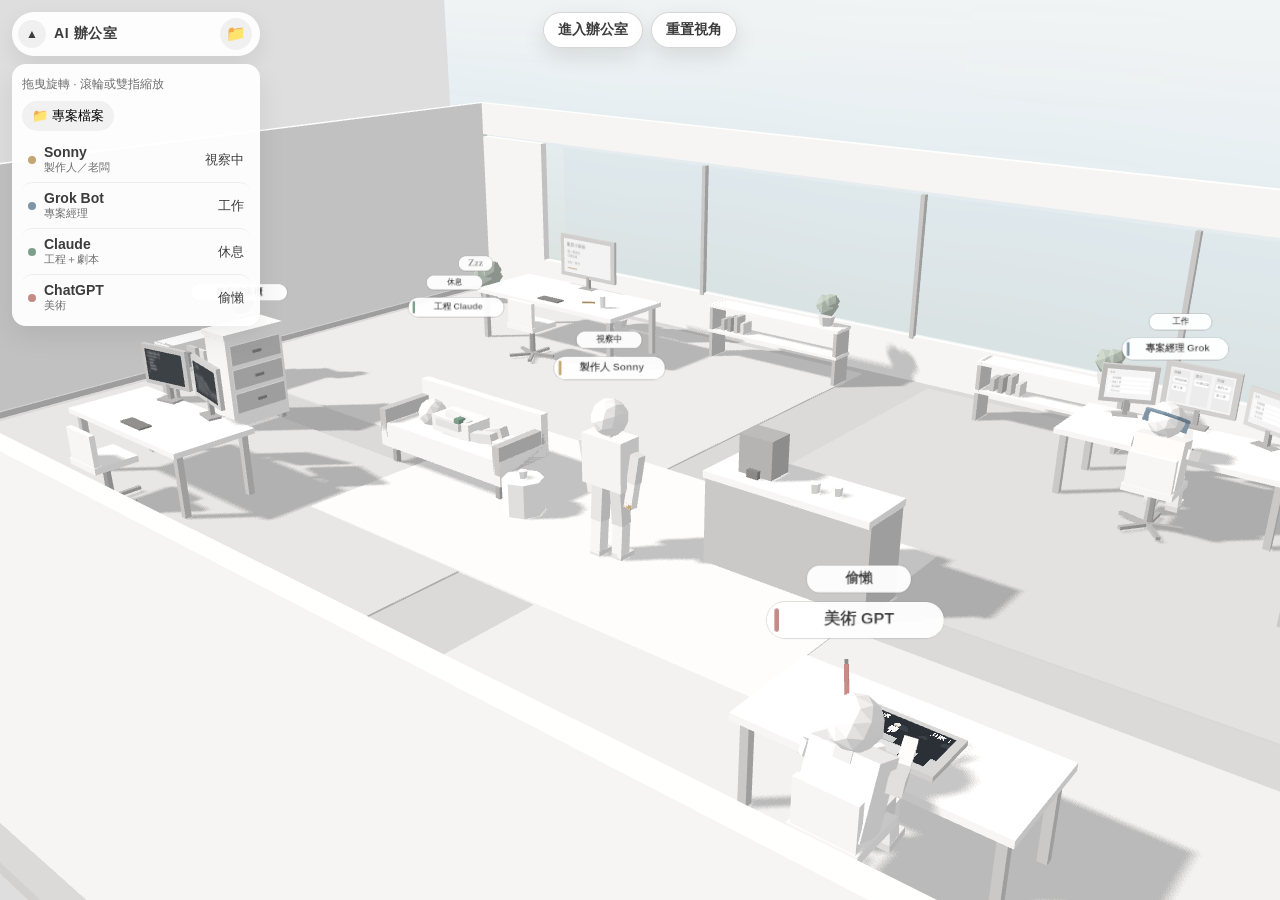
==== commit b5b842b5: "Update the unlisted AI office to a top-down camera. Replace the built script and drop the old hashed" ====
--- a/ai-office/index.html
+++ b/ai-office/index.html
@@ -5,7 +5,7 @@
   <meta name="viewport" content="width=device-width, initial-scale=1, viewport-fit=cover" />
   <meta name="color-scheme" content="light" />
   <title>AI 辦公室</title>
-  <script type="module" crossorigin src="./assets/index-hrCcRBGJ.js"></script>
+  <script type="module" crossorigin src="./assets/index-CYeR9viR.js"></script>
   <link rel="stylesheet" crossorigin href="./assets/index-BMAZdh1e.css">
 </head>
 <body>
